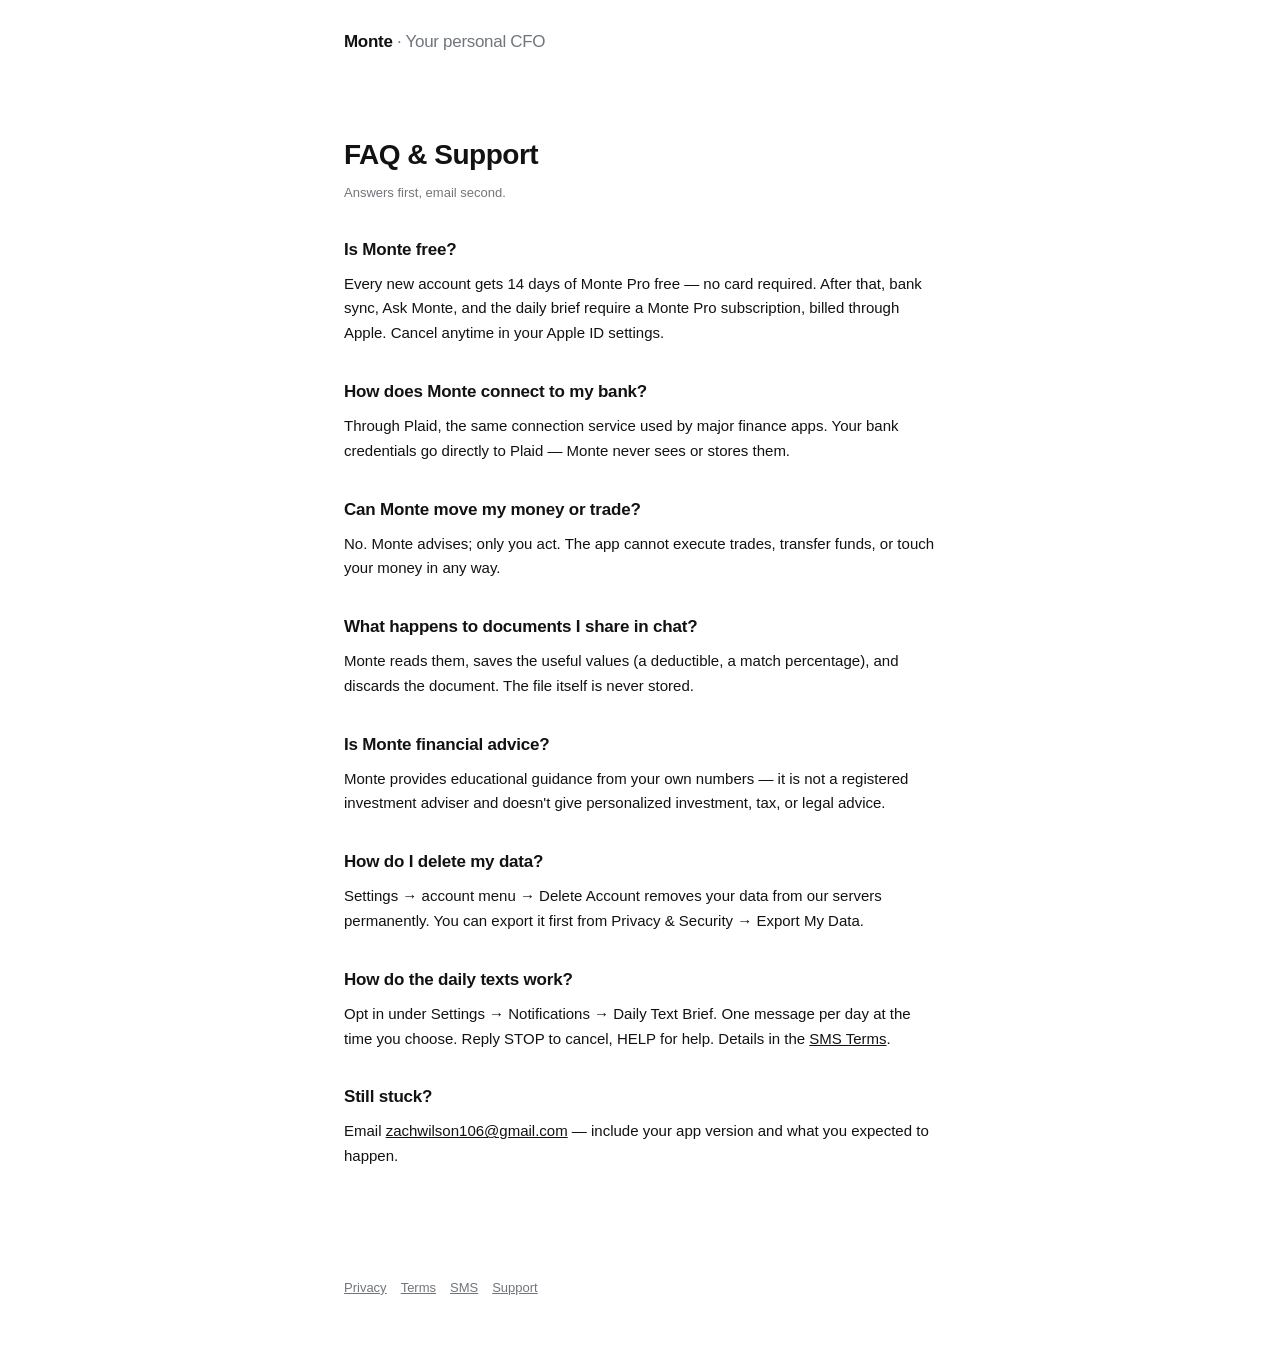
==== faq/index.html @ 82e3a625 "Monte legal & support pages: privacy (A2P SMS clause), terms, SMS terms, FAQ, licenses Co-Authored-B" ====
<!doctype html>
<html lang="en">
<head>
<meta charset="utf-8">
<meta name="viewport" content="width=device-width, initial-scale=1">
<title>FAQ &amp; Support — Monte</title>
<link rel="stylesheet" href="../style.css">
</head>
<body>
<header class="site"><a href="../">Monte <span>· Your personal CFO</span></a></header>
<main>
  <h1>FAQ &amp; Support</h1>
  <p class="date">Answers first, email second.</p>

  <h2>Is Monte free?</h2>
  <p>Every new account gets 14 days of Monte Pro free — no card required. After that, bank sync,
     Ask Monte, and the daily brief require a Monte Pro subscription, billed through Apple.
     Cancel anytime in your Apple ID settings.</p>

  <h2>How does Monte connect to my bank?</h2>
  <p>Through Plaid, the same connection service used by major finance apps. Your bank credentials go
     directly to Plaid — Monte never sees or stores them.</p>

  <h2>Can Monte move my money or trade?</h2>
  <p>No. Monte advises; only you act. The app cannot execute trades, transfer funds, or touch your
     money in any way.</p>

  <h2>What happens to documents I share in chat?</h2>
  <p>Monte reads them, saves the useful values (a deductible, a match percentage), and discards the
     document. The file itself is never stored.</p>

  <h2>Is Monte financial advice?</h2>
  <p>Monte provides educational guidance from your own numbers — it is not a registered investment
     adviser and doesn't give personalized investment, tax, or legal advice.</p>

  <h2>How do I delete my data?</h2>
  <p>Settings → account menu → Delete Account removes your data from our servers permanently.
     You can export it first from Privacy &amp; Security → Export My Data.</p>

  <h2>How do the daily texts work?</h2>
  <p>Opt in under Settings → Notifications → Daily Text Brief. One message per day at the time you
     choose. Reply STOP to cancel, HELP for help. Details in the
     <a href="../sms/">SMS Terms</a>.</p>

  <h2>Still stuck?</h2>
  <p>Email <a href="mailto:zachwilson106@gmail.com?subject=Monte%20Support">zachwilson106@gmail.com</a>
     — include your app version and what you expected to happen.</p>
</main>
<footer>
  <a href="../privacy/">Privacy</a><a href="../terms/">Terms</a><a href="../sms/">SMS</a><a href="../faq/">Support</a>
</footer>
</body>
</html>
---- style.css ----
:root {
  --ink: #111213;
  --muted: #71767c;
  --border: rgba(0, 0, 0, 0.08);
}
* { margin: 0; padding: 0; box-sizing: border-box; }
body {
  font-family: -apple-system, BlinkMacSystemFont, "SF Pro Text", "Segoe UI", Helvetica, Arial, sans-serif;
  color: var(--ink);
  background: #fff;
  line-height: 1.65;
  -webkit-font-smoothing: antialiased;
}
main { max-width: 640px; margin: 0 auto; padding: 48px 24px 96px; }
header.site { max-width: 640px; margin: 0 auto; padding: 28px 24px 0; }
header.site a { font-weight: 700; font-size: 17px; letter-spacing: -0.3px; color: var(--ink); text-decoration: none; }
header.site a span { color: var(--muted); font-weight: 500; }
h1 { font-size: 28px; letter-spacing: -0.5px; margin: 28px 0 4px; }
.date { color: var(--muted); font-size: 13px; margin-bottom: 32px; }
h2 { font-size: 17px; letter-spacing: -0.2px; margin: 32px 0 8px; }
p, li { font-size: 15px; margin-bottom: 12px; }
ul { padding-left: 22px; margin-bottom: 12px; }
a { color: var(--ink); }
.card {
  border: 1px solid var(--border); border-radius: 16px;
  padding: 18px 20px; margin: 16px 0;
}
footer { max-width: 640px; margin: 0 auto; padding: 0 24px 48px; color: var(--muted); font-size: 13px; }
footer a { color: var(--muted); margin-right: 14px; }
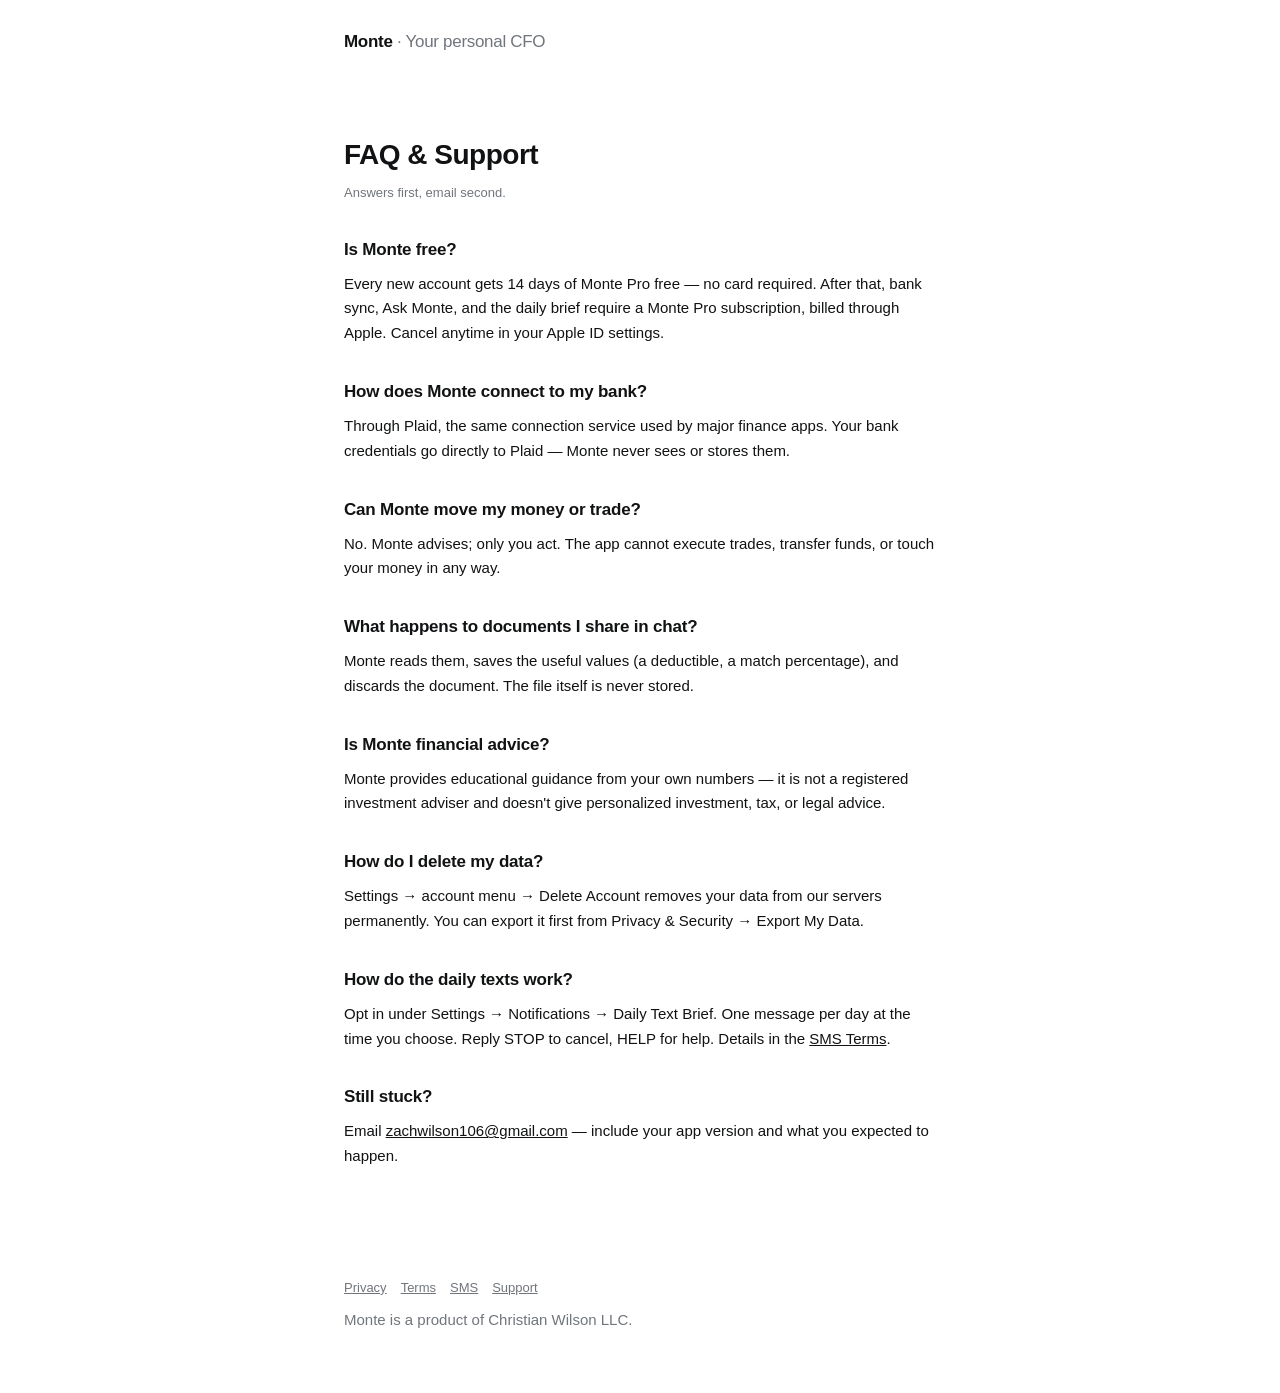
==== commit 72e97b10: "Opt-in evidence page + Christian Wilson LLC attribution on every footer Co-Authored-By: Claude Fable" ====
--- a/faq/index.html
+++ b/faq/index.html
@@ -48,6 +48,7 @@
 </main>
 <footer>
   <a href="../privacy/">Privacy</a><a href="../terms/">Terms</a><a href="../sms/">SMS</a><a href="../faq/">Support</a>
+  <p style="margin-top:10px">Monte is a product of Christian Wilson LLC.</p>
 </footer>
 </body>
 </html>
